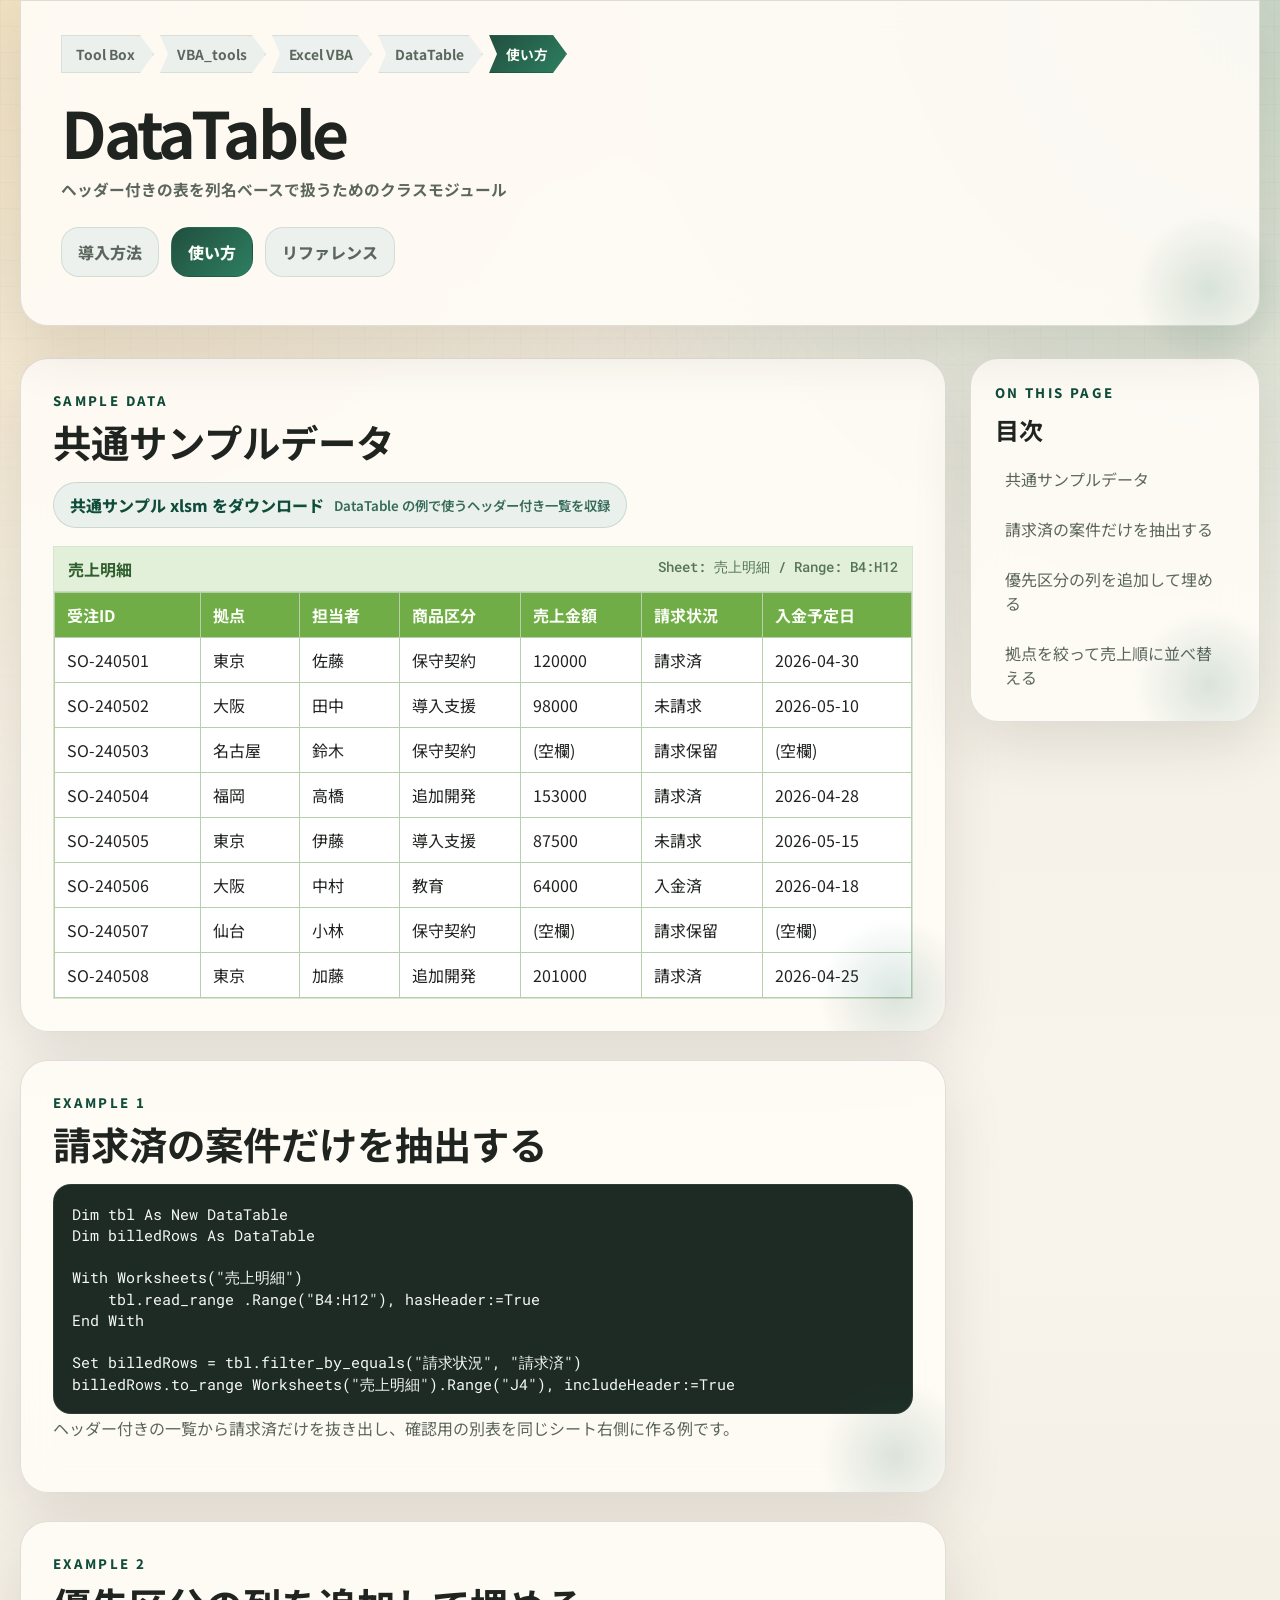
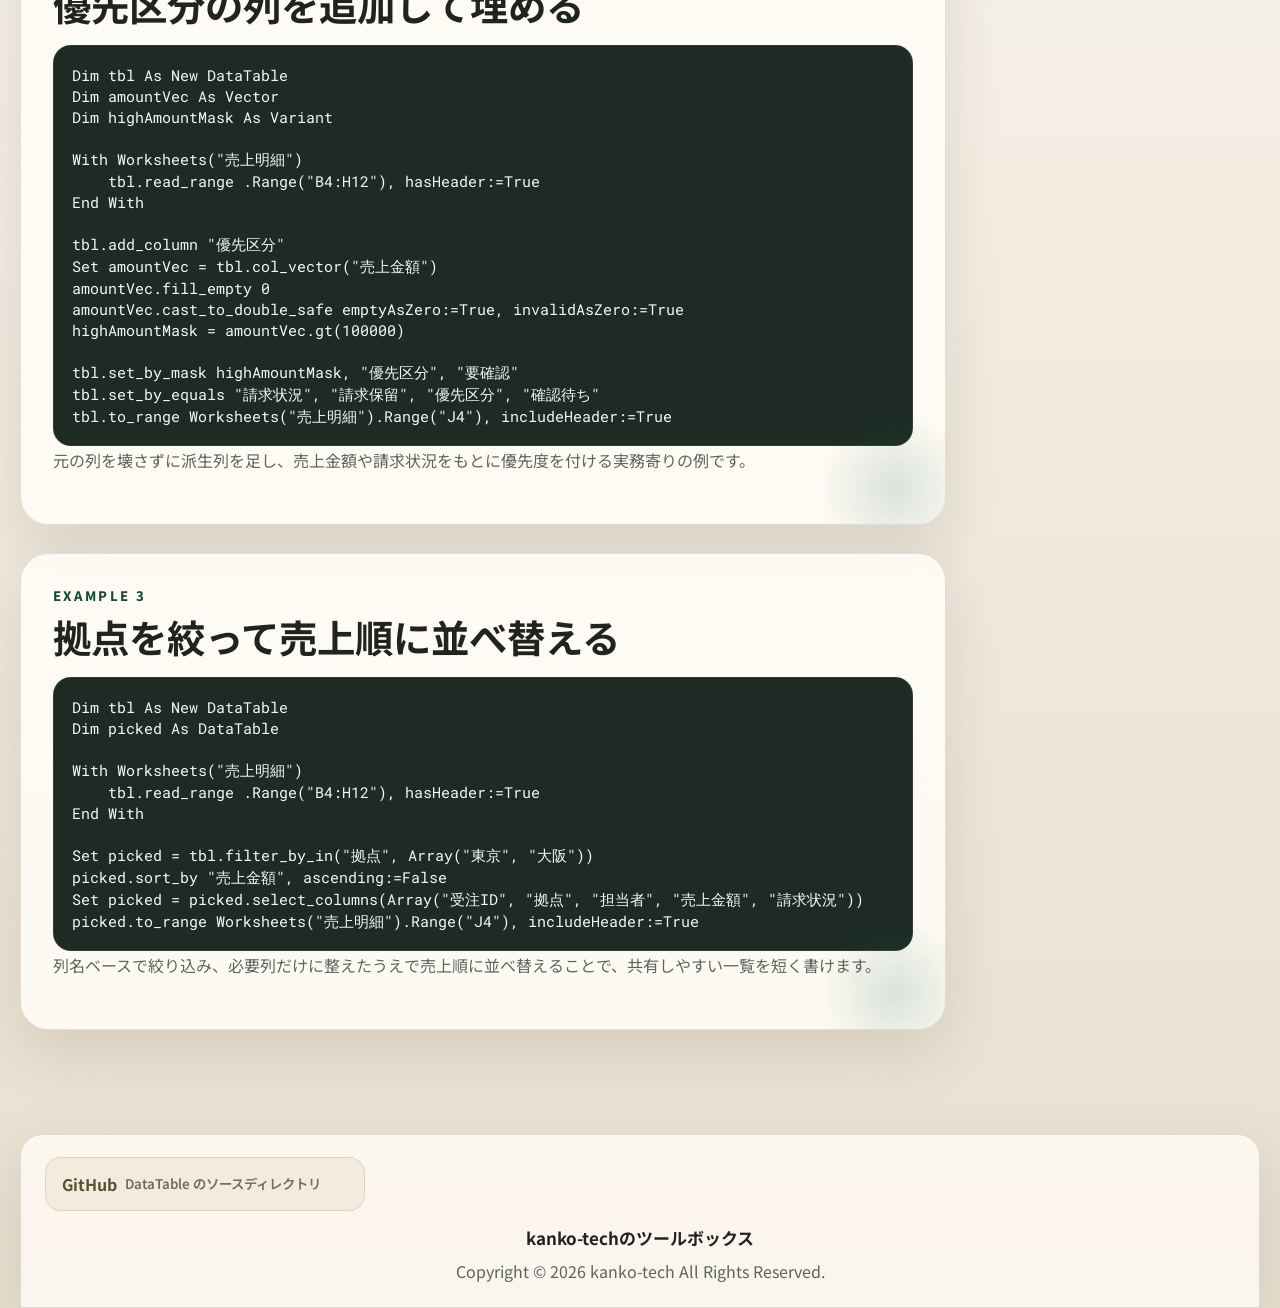
==== docs/datatable-examples.html @ f319775e "Refine docs structure and mobile navigation" ====
﻿<!DOCTYPE html>
<html lang="ja">
<head>
  <meta charset="utf-8">
  <meta name="viewport" content="width=device-width, initial-scale=1">
  <title>DataTable 使い方 | VBA_tools</title>
  <link rel="preconnect" href="https://fonts.googleapis.com">
  <link rel="preconnect" href="https://fonts.gstatic.com" crossorigin>
  <link href="https://fonts.googleapis.com/css2?family=Noto+Sans+JP:wght@400;500;700;800&family=Roboto+Mono:wght@400;500&display=swap" rel="stylesheet">
  <link rel="stylesheet" href="styles.css">
  <script src="page.js" defer></script>
</head>
<body>
  <div class="page-shell docs-layout">
    <header class="hero detail-hero">
      <div class="position-strip" aria-label="Page position">
        <span class="position-chip">Tool Box</span>
        <a class="position-chip" href="index.html">VBA_tools</a>
        <a class="position-chip" href="excelvba.html">Excel VBA</a>
        <a class="position-chip" href="datatable.html">DataTable</a>
        <span class="position-chip current">使い方</span>
      </div>
      <div class="hero-meta">
        <h1>DataTable</h1>
        <p class="hero-subline">ヘッダー付きの表を列名ベースで扱うためのクラスモジュール</p>
      </div>
      <nav class="global-nav" aria-label="DataTable child pages">
        <ul class="global-nav-list">
          <li class="global-nav-item">
            <a class="global-nav-link" href="datatable-setup.html">導入方法</a>
          </li>
          <li class="global-nav-item">
            <a class="global-nav-link current" href="datatable-examples.html">使い方</a>
          </li>
          <li class="global-nav-item">
            <a class="global-nav-link" href="datatable-reference.html">リファレンス</a>
          </li>
        </ul>
      </nav>

      <button class="toc-toggle" type="button" data-toc-toggle aria-expanded="false">目次を開く</button>
    </header>

    <div class="docs-columns">
      <main class="doc-main" id="doc-content">
        <section class="panel" id="sample-data">
          <div class="section-heading">
            <p class="eyebrow">Sample Data</p>
            <h2>共通サンプルデータ</h2>
          </div>
          <div class="download-inline">
            <a href="downloads/excelvba-sample-data.xlsm" download>共通サンプル xlsm をダウンロード<small>DataTable の例で使うヘッダー付き一覧を収録</small></a>
          </div>
          <div class="excel-preview">
            <div class="excel-preview-head">
              <strong>売上明細</strong>
              <span>Sheet: 売上明細 / Range: B4:H12</span>
            </div>
            <div class="table-wrap excel-table-wrap">
              <table class="sample-table excel-table">
                <thead>
                  <tr>
                    <th>受注ID</th>
                    <th>拠点</th>
                    <th>担当者</th>
                    <th>商品区分</th>
                    <th>売上金額</th>
                    <th>請求状況</th>
                    <th>入金予定日</th>
                  </tr>
                </thead>
                <tbody>
                  <tr><td>SO-240501</td><td>東京</td><td>佐藤</td><td>保守契約</td><td>120000</td><td>請求済</td><td>2026-04-30</td></tr>
                  <tr><td>SO-240502</td><td>大阪</td><td>田中</td><td>導入支援</td><td>98000</td><td>未請求</td><td>2026-05-10</td></tr>
                  <tr><td>SO-240503</td><td>名古屋</td><td>鈴木</td><td>保守契約</td><td>(空欄)</td><td>請求保留</td><td>(空欄)</td></tr>
                  <tr><td>SO-240504</td><td>福岡</td><td>高橋</td><td>追加開発</td><td>153000</td><td>請求済</td><td>2026-04-28</td></tr>
                  <tr><td>SO-240505</td><td>東京</td><td>伊藤</td><td>導入支援</td><td>87500</td><td>未請求</td><td>2026-05-15</td></tr>
                  <tr><td>SO-240506</td><td>大阪</td><td>中村</td><td>教育</td><td>64000</td><td>入金済</td><td>2026-04-18</td></tr>
                  <tr><td>SO-240507</td><td>仙台</td><td>小林</td><td>保守契約</td><td>(空欄)</td><td>請求保留</td><td>(空欄)</td></tr>
                  <tr><td>SO-240508</td><td>東京</td><td>加藤</td><td>追加開発</td><td>201000</td><td>請求済</td><td>2026-04-25</td></tr>
                </tbody>
              </table>
            </div>
          </div>
        </section>

        <section class="panel" id="example-filter">
          <div class="section-heading">
            <p class="eyebrow">Example 1</p>
            <h2>請求済の案件だけを抽出する</h2>
          </div>
          <pre class="code-block"><code>Dim tbl As New DataTable
Dim billedRows As DataTable

With Worksheets("売上明細")
    tbl.read_range .Range("B4:H12"), hasHeader:=True
End With

Set billedRows = tbl.filter_by_equals("請求状況", "請求済")
billedRows.to_range Worksheets("売上明細").Range("J4"), includeHeader:=True</code></pre>
          <p class="panel-lead">ヘッダー付きの一覧から請求済だけを抜き出し、確認用の別表を同じシート右側に作る例です。</p>
        </section>

        <section class="panel" id="example-add">
          <div class="section-heading">
            <p class="eyebrow">Example 2</p>
            <h2>優先区分の列を追加して埋める</h2>
          </div>
          <pre class="code-block"><code>Dim tbl As New DataTable
Dim amountVec As Vector
Dim highAmountMask As Variant

With Worksheets("売上明細")
    tbl.read_range .Range("B4:H12"), hasHeader:=True
End With

tbl.add_column "優先区分"
Set amountVec = tbl.col_vector("売上金額")
amountVec.fill_empty 0
amountVec.cast_to_double_safe emptyAsZero:=True, invalidAsZero:=True
highAmountMask = amountVec.gt(100000)

tbl.set_by_mask highAmountMask, "優先区分", "要確認"
tbl.set_by_equals "請求状況", "請求保留", "優先区分", "確認待ち"
tbl.to_range Worksheets("売上明細").Range("J4"), includeHeader:=True</code></pre>
          <p class="panel-lead">元の列を壊さずに派生列を足し、売上金額や請求状況をもとに優先度を付ける実務寄りの例です。</p>
        </section>

        <section class="panel" id="example-update">
          <div class="section-heading">
            <p class="eyebrow">Example 3</p>
            <h2>拠点を絞って売上順に並べ替える</h2>
          </div>
          <pre class="code-block"><code>Dim tbl As New DataTable
Dim picked As DataTable

With Worksheets("売上明細")
    tbl.read_range .Range("B4:H12"), hasHeader:=True
End With

Set picked = tbl.filter_by_in("拠点", Array("東京", "大阪"))
picked.sort_by "売上金額", ascending:=False
Set picked = picked.select_columns(Array("受注ID", "拠点", "担当者", "売上金額", "請求状況"))
picked.to_range Worksheets("売上明細").Range("J4"), includeHeader:=True</code></pre>
          <p class="panel-lead">列名ベースで絞り込み、必要列だけに整えたうえで売上順に並べ替えることで、共有しやすい一覧を短く書けます。</p>
        </section>
      </main>

      <aside class="doc-sidebar">
        <div class="sidebar-card">
          <p class="eyebrow">On This Page</p>
          <h2>目次</h2>
          <nav data-toc-source="#doc-content"></nav>
          <button class="mobile-toc-close" type="button" data-toc-close>閉じる</button>
        </div>
      </aside>
    </div>
  </div>
  <footer class="site-footer">
    <div class="footer-link-block">
      <div class="inline-link-list">
        <a href="https://github.com/kanko-tech/VBA_tools/tree/main/src/ExcelVBA/DataTable" target="_blank" rel="noreferrer">GitHub<small>DataTable のソースディレクトリ</small></a>
      </div>
    </div>
    <p class="footer-title"><strong>kanko-techのツールボックス</strong></p>
    <p>Copyright &copy; 2026 kanko-tech All Rights Reserved.</p>
  </footer>
</body>
</html>
---- docs/styles.css ----
:root {
  --bg: #f4efe4;
  --bg-deep: #e9dfcf;
  --paper: rgba(255, 252, 247, 0.9);
  --panel: rgba(255, 255, 255, 0.78);
  --ink: #202420;
  --muted: #5b665d;
  --line: rgba(40, 52, 42, 0.14);
  --accent: #1f6a52;
  --accent-soft: #d9eadf;
  --accent-strong: #0f4c3a;
  --accent-warm: #e8d3b4;
  --shadow: 0 22px 60px rgba(50, 44, 31, 0.12);
  --radius-xl: 28px;
  --radius-lg: 22px;
  --radius-md: 16px;
}

* {
  box-sizing: border-box;
}

html {
  scroll-behavior: smooth;
}

body {
  margin: 0;
  color: var(--ink);
  font-family: "Noto Sans JP", sans-serif;
  background:
    radial-gradient(circle at top left, rgba(234, 195, 123, 0.32), transparent 28%),
    radial-gradient(circle at top right, rgba(46, 124, 89, 0.22), transparent 24%),
    linear-gradient(180deg, var(--bg) 0%, #f8f4ec 42%, var(--bg-deep) 100%);
}

body::before {
  content: "";
  position: fixed;
  inset: 0;
  pointer-events: none;
  background-image:
    linear-gradient(rgba(31, 36, 31, 0.035) 1px, transparent 1px),
    linear-gradient(90deg, rgba(31, 36, 31, 0.035) 1px, transparent 1px);
  background-size: 26px 26px;
  mask-image: linear-gradient(180deg, rgba(0, 0, 0, 0.7), transparent 86%);
}

a {
  color: inherit;
}

code,
pre {
  font-family: "Roboto Mono", monospace;
}

code {
  padding: 0.15em 0.42em;
  border-radius: 8px;
  background: rgba(29, 54, 43, 0.08);
  font-size: 0.92em;
}

.page-shell {
  width: min(1240px, calc(100% - 32px));
  margin: 0 auto;
  padding: 0 0 72px;
}

.page-shell > .doc-main {
  margin-top: 28px;
}

.docs-layout {
  display: grid;
  gap: 32px;
}

.hero,
.panel,
.sidebar-card,
.module-card {
  background: var(--paper);
  border: 1px solid var(--line);
  box-shadow: var(--shadow);
}

.hero,
.panel,
.sidebar-card {
  position: relative;
  border-radius: var(--radius-xl);
  backdrop-filter: blur(18px);
}

.panel,
.sidebar-card {
  overflow: hidden;
}

.hero::after,
.panel::after,
.sidebar-card::after {
  content: "";
  position: absolute;
  inset: auto -30px -44px auto;
  width: 160px;
  height: 160px;
  background: radial-gradient(circle, rgba(31, 106, 82, 0.16), transparent 68%);
}

.hero {
  padding: 34px 40px 40px;
  overflow: visible;
  z-index: 5;
  border-radius: 0 0 var(--radius-xl) var(--radius-xl);
}

.position-strip {
  display: flex;
  flex-wrap: wrap;
  gap: 12px 6px;
  margin-bottom: 18px;
}

.position-chip {
  position: relative;
  display: inline-flex;
  align-items: center;
  min-height: 38px;
  padding: 8px 18px 8px 16px;
  border: 1px solid rgba(15, 76, 58, 0.12);
  background: rgba(255, 255, 255, 0.76);
  color: var(--muted);
  font-size: 0.86rem;
  font-weight: 700;
  text-decoration: none;
  overflow: hidden;
  filter:
    drop-shadow(0 1px 0 rgba(15, 76, 58, 0.14))
    drop-shadow(0 -1px 0 rgba(15, 76, 58, 0.14))
    drop-shadow(1px 0 0 rgba(15, 76, 58, 0.18));
  clip-path: polygon(0 0, calc(100% - 14px) 0, 100% 50%, calc(100% - 14px) 100%, 0 100%, 8px 50%);
}

.position-chip::after {
  content: "";
  position: absolute;
  top: 0;
  right: 0;
  width: 15px;
  height: 100%;
  border-top: 1px solid rgba(15, 76, 58, 0.12);
  border-right: 1px solid rgba(15, 76, 58, 0.12);
  border-bottom: 1px solid rgba(15, 76, 58, 0.12);
  clip-path: polygon(0 0, 100% 50%, 0 100%);
  pointer-events: none;
}

.position-chip:first-child {
  clip-path: polygon(0 0, calc(100% - 14px) 0, 100% 50%, calc(100% - 14px) 100%, 0 100%);
  padding-left: 14px;
}

.position-chip:first-child::after {
  width: 14px;
}

.position-chip.current {
  background: linear-gradient(135deg, #214f3f, #2d7f61);
  color: #fcfff8;
  filter:
    drop-shadow(0 1px 0 rgba(252, 255, 248, 0.16))
    drop-shadow(0 -1px 0 rgba(252, 255, 248, 0.16))
    drop-shadow(1px 0 0 rgba(252, 255, 248, 0.2));
}

.position-chip.current::after {
  border-top-color: rgba(252, 255, 248, 0.22);
  border-right-color: rgba(252, 255, 248, 0.22);
  border-bottom-color: rgba(252, 255, 248, 0.22);
}

.eyebrow {
  margin: 0;
  color: var(--accent-strong);
  font-size: 0.82rem;
  font-weight: 800;
  letter-spacing: 0.18em;
  text-transform: uppercase;
}

.hero-meta {
  display: grid;
  gap: 10px;
}

.hero h1 {
  margin: 10px 0 6px;
  font-size: clamp(2.5rem, 5vw, 4.8rem);
  line-height: 0.95;
  letter-spacing: -0.05em;
}

.hero-subline {
  margin: 0;
  color: var(--muted);
  font-size: 0.98rem;
  font-weight: 700;
}

.module-card p,
.toc-empty {
  color: var(--muted);
}

.grid,
.info-pills {
  display: grid;
  gap: 18px;
}

.global-nav {
  margin-top: 26px;
  position: relative;
  z-index: 20;
}

.global-nav-list {
  display: flex;
  flex-wrap: wrap;
  gap: 12px;
  margin: 0;
  padding: 0;
  list-style: none;
}

.global-nav-item {
  position: relative;
  padding-bottom: 8px;
}

.global-nav-link {
  text-decoration: none;
}

.global-nav-link {
  display: inline-flex;
  align-items: center;
  min-height: 48px;
  padding: 12px 16px;
  border-radius: 18px;
  border: 1px solid rgba(15, 76, 58, 0.12);
  background: rgba(233, 240, 236, 0.86);
  color: var(--muted);
  font-weight: 800;
}

.global-nav-link.current {
  background: linear-gradient(135deg, #214f3f, #2d7f61);
  color: #fcfff8;
}
.toc-toggle,
.mobile-toc-close,
.position-chip {
  text-decoration: none;
}

.toc-toggle,
.mobile-toc-close {
  display: inline-flex;
  justify-content: center;
  align-items: center;
  min-height: 52px;
  padding: 14px 18px;
  border-radius: 999px;
  border: 1px solid rgba(15, 76, 58, 0.15);
  font-weight: 700;
}

.panel {
  padding: 32px;
}

.section-heading {
  margin-bottom: 20px;
}

.section-heading h2 {
  margin: 10px 0 0;
  font-size: clamp(1.5rem, 3vw, 2.4rem);
  line-height: 1.1;
}

.grid.three {
  grid-template-columns: 1fr;
}

.module-card {
  position: relative;
  padding: 22px;
  border-radius: var(--radius-lg);
  background: var(--panel);
}

.module-card h3 {
  margin: 0 0 10px;
}

.toc-toggle {
  display: none;
  width: fit-content;
  margin-top: 20px;
  background: rgba(255, 255, 255, 0.82);
  color: var(--accent-strong);
}

.docs-columns {
  display: grid;
  grid-template-columns: minmax(0, 1fr) 290px;
  gap: 24px;
  align-items: start;
}

.doc-main {
  display: grid;
  gap: 28px;
}

.doc-sidebar {
  position: static;
}

.sidebar-card {
  padding: 24px;
}

.sidebar-card h2,
.sidebar-card h3 {
  margin: 0 0 12px;
}

.sidebar-card .eyebrow {
  margin-bottom: 10px;
}

.mobile-toc-close {
  display: none;
  margin-top: 16px;
  width: 100%;
  background: linear-gradient(135deg, #214f3f, #2d7f61);
  color: #fcfff8;
}

.scroll-top-button {
  position: fixed;
  right: 24px;
  bottom: 96px;
  display: inline-flex;
  align-items: center;
  justify-content: center;
  min-width: 60px;
  min-height: 60px;
  padding: 0 16px;
  border: 1px solid rgba(15, 76, 58, 0.18);
  border-radius: 999px;
  background: linear-gradient(135deg, rgba(33, 79, 63, 0.96), rgba(45, 127, 97, 0.94));
  color: #fcfff8;
  font-family: "Roboto Mono", monospace;
  font-size: 0.9rem;
  font-weight: 500;
  letter-spacing: 0.04em;
  box-shadow: 0 18px 36px rgba(26, 47, 39, 0.22);
  opacity: 0;
  transform: translateY(14px);
  pointer-events: none;
  transition: opacity 180ms ease, transform 180ms ease, background 180ms ease;
  z-index: 32;
  cursor: pointer;
}

.toc-fab-button {
  position: fixed;
  right: 24px;
  bottom: 24px;
  display: none;
  align-items: center;
  justify-content: center;
  min-width: 60px;
  min-height: 60px;
  padding: 0 16px;
  border: 1px solid rgba(15, 76, 58, 0.18);
  border-radius: 999px;
  background: linear-gradient(135deg, rgba(33, 79, 63, 0.96), rgba(45, 127, 97, 0.94));
  color: #fcfff8;
  font-family: "Roboto Mono", monospace;
  font-size: 0.85rem;
  font-weight: 700;
  letter-spacing: 0.04em;
  box-shadow: 0 18px 36px rgba(26, 47, 39, 0.22);
  z-index: 32;
  cursor: pointer;
}

.scroll-top-button.is-visible {
  opacity: 1;
  transform: translateY(0);
  pointer-events: auto;
}

.toc-list {
  margin: 0;
  padding: 0;
  list-style: none;
}

.toc-item + .toc-item,
.toc-subitem + .toc-subitem,
.toc-item + .toc-subitem,
.toc-subitem + .toc-item {
  margin-top: 10px;
}

.toc-list a {
  display: block;
  padding: 8px 10px;
  border-radius: 12px;
  color: var(--muted);
  text-decoration: none;
  line-height: 1.5;
}

.toc-list a:hover {
  background: rgba(31, 106, 82, 0.08);
  color: var(--accent-strong);
}

.toc-subitem a {
  padding-left: 22px;
  font-size: 0.95rem;
}

.info-pills {
  grid-template-columns: 1fr;
}

.info-pill {
  padding: 14px 16px;
  border-radius: 16px;
  border: 1px solid var(--line);
  background: rgba(255, 255, 255, 0.72);
}

.info-pill strong {
  display: block;
  margin-bottom: 6px;
}

.table-wrap {
  overflow-x: auto;
  border-radius: 18px;
  border: 1px solid var(--line);
  background: rgba(255, 255, 255, 0.72);
}

table {
  width: 100%;
  min-width: 560px;
  border-collapse: collapse;
}

th,
td {
  padding: 12px 14px;
  border-bottom: 1px solid var(--line);
  text-align: left;
  vertical-align: top;
}

th {
  background: rgba(217, 234, 223, 0.72);
  color: var(--accent-strong);
}

tbody tr:last-child td {
  border-bottom: 0;
}

.code-block {
  overflow-x: auto;
  margin: 0;
  padding: 18px;
  border-radius: 18px;
  background: #1d2b24;
  color: #f5f8f4;
  border: 1px solid rgba(255, 255, 255, 0.08);
}

.code-block code {
  background: transparent;
  color: inherit;
  padding: 0;
}

.module-card code {
  white-space: normal;
  overflow-wrap: anywhere;
  word-break: break-word;
}

.note-grid {
  display: grid;
  gap: 18px;
  grid-template-columns: repeat(auto-fit, minmax(220px, 1fr));
}

.checklist {
  margin: 0;
  padding-left: 18px;
  line-height: 1.8;
}

.note-card {
  position: relative;
  padding: 22px;
  border-radius: var(--radius-lg);
  border: 1px solid var(--line);
  background: rgba(255, 255, 255, 0.78);
}

.note-card h3 {
  margin: 0 0 10px;
}

.note-card p,
.checklist li {
  color: var(--muted);
}

.note-card strong {
  color: var(--ink);
}

.metric-strip {
  display: grid;
  grid-template-columns: repeat(auto-fit, minmax(160px, 1fr));
  gap: 14px;
}

.metric-card {
  padding: 18px 20px;
  border-radius: 18px;
  background: rgba(255, 255, 255, 0.76);
  border: 1px solid rgba(15, 76, 58, 0.12);
}

.metric-card strong {
  display: block;
  margin-bottom: 6px;
  font-size: 1.2rem;
}

.metric-card span {
  color: var(--muted);
  font-size: 0.95rem;
}

.inline-link-list a {
  text-decoration: none;
}

.directory-stack {
  display: grid;
  gap: 10px;
}

.download-inline {
  margin-bottom: 18px;
}

.download-inline a {
  display: inline-flex;
  align-items: center;
  gap: 10px;
  min-height: 44px;
  padding: 10px 16px;
  border-radius: 999px;
  border: 1px solid rgba(15, 76, 58, 0.14);
  background: rgba(233, 240, 236, 0.92);
  color: var(--accent-strong);
  font-weight: 800;
  text-decoration: none;
}

.download-inline a small {
  display: inline;
  margin: 0;
  color: inherit;
  opacity: 0.82;
  font-weight: 600;
}

.category-stack {
  max-width: 420px;
}

.directory-stack a {
  display: block;
  padding: 12px 14px;
  border-radius: 14px;
  border: 1px solid rgba(15, 76, 58, 0.1);
  background: rgba(255, 255, 255, 0.74);
  color: var(--muted);
  font-weight: 700;
}

.directory-stack a.current {
  background: linear-gradient(135deg, #214f3f, #2d7f61);
  color: #fcfff8;
}

.directory-stack small,
.inline-link-list small {
  display: block;
  margin-top: 4px;
  color: inherit;
  opacity: 0.82;
  font-weight: 600;
}

.category-stack a {
  padding: 18px 20px;
  font-size: 1.06rem;
  border-color: rgba(92, 77, 43, 0.14);
  background: rgba(242, 234, 220, 0.88);
  color: #5f4e32;
}

.section-intro {
  margin: 0 0 18px;
  color: var(--muted);
  line-height: 1.9;
}

.inline-link-list {
  display: grid;
  gap: 10px;
}

.footer-link-block {
  margin-top: 28px;
}

.footer-link-block .inline-link-list {
  max-width: 420px;
}

.inline-link-list a {
  display: block;
  padding: 14px 16px;
  border-radius: 16px;
  border: 1px solid rgba(92, 77, 43, 0.14);
  background: rgba(242, 234, 220, 0.88);
  color: #5f4e32;
  font-weight: 700;
}

.sample-table th {
  background: #70ad47;
  color: #fcfff8;
}

.excel-preview {
  border: 1px solid rgba(100, 134, 85, 0.2);
  background: #f5fbf1;
}

.excel-preview + .excel-preview {
  margin-top: 18px;
}

.excel-preview-head {
  display: flex;
  flex-wrap: wrap;
  justify-content: space-between;
  gap: 8px 16px;
  padding: 10px 14px;
  border-bottom: 1px solid rgba(100, 134, 85, 0.2);
  background: #e2f0d9;
}

.excel-preview-head strong {
  color: #2f5f2f;
}

.excel-preview-head span {
  color: #557455;
  font-family: "Roboto Mono", monospace;
  font-size: 0.88rem;
  font-weight: 500;
}

.excel-table-wrap {
  border: 0;
  border-radius: 0;
  background: #ffffff;
}

.excel-table {
  min-width: 0;
}

.excel-table th,
.excel-table td {
  border: 1px solid #b7cfad;
  padding: 10px 12px;
}

.excel-table td {
  background: #ffffff;
  color: var(--ink);
}

.excel-table tbody tr:last-child td {
  border-bottom: 1px solid #b7cfad;
}

.status-line {
  display: flex;
  flex-wrap: wrap;
  gap: 10px;
  margin-top: 16px;
}

.status-pill {
  display: inline-flex;
  align-items: center;
  min-height: 34px;
  padding: 6px 12px;
  border-radius: 999px;
  background: rgba(33, 79, 63, 0.12);
  color: var(--accent-strong);
  font-size: 0.85rem;
  font-weight: 800;
}

.panel-lead {
  margin-top: 0;
  color: var(--muted);
  line-height: 1.85;
}

.number-grid {
  display: grid;
  grid-template-columns: repeat(auto-fit, minmax(220px, 1fr));
  gap: 18px;
}

.step-stack {
  display: grid;
  gap: 16px;
}

.step-item {
  padding: 22px;
  border-radius: 18px;
  border: 1px solid var(--line);
  background: rgba(255, 255, 255, 0.78);
}

.step-item-head {
  display: flex;
  align-items: center;
  gap: 14px;
  margin-bottom: 14px;
}

.step-number {
  display: inline-flex;
  justify-content: center;
  align-items: center;
  width: 36px;
  height: 36px;
  border-radius: 999px;
  background: rgba(15, 76, 58, 0.1);
  color: var(--accent-strong);
  font-weight: 800;
}

.step-item h3 {
  margin: 0;
}

.step-item p {
  margin: 0;
  color: var(--muted);
  line-height: 1.85;
}

.step-item .inline-link-list {
  margin-top: 14px;
}

.number-card {
  padding: 20px 22px;
  border-radius: 18px;
  border: 1px solid var(--line);
  background: rgba(255, 255, 255, 0.76);
}

.number-card strong {
  display: inline-flex;
  justify-content: center;
  align-items: center;
  width: 34px;
  height: 34px;
  margin-bottom: 10px;
  border-radius: 999px;
  background: rgba(15, 76, 58, 0.1);
  color: var(--accent-strong);
}

.number-card p {
  margin: 0;
  color: var(--muted);
}

.site-footer {
  width: min(1240px, calc(100% - 32px));
  margin: 32px auto 0;
  padding: 22px 24px;
  border-radius: var(--radius-lg) var(--radius-lg) 0 0;
  border: 1px solid var(--line);
  background: rgba(255, 252, 247, 0.78);
  box-shadow: var(--shadow);
}

.site-footer p {
  margin: 0;
  color: var(--muted);
  line-height: 1.7;
  text-align: center;
}

.site-footer p + p {
  margin-top: 8px;
}

.site-footer .footer-link-block {
  margin: 0 0 14px;
  text-align: left;
}

.site-footer .footer-link-block .inline-link-list {
  max-width: 320px;
}

.site-footer .footer-link-block .inline-link-list a {
  display: inline-flex;
  align-items: center;
  gap: 8px;
  white-space: nowrap;
}

.site-footer .footer-link-block .inline-link-list a small {
  display: inline;
  margin: 0;
}

.site-footer .footer-title {
  font-size: 1.06rem;
  line-height: 1.5;
}

.site-footer strong {
  color: var(--ink);
}

.toc-toggle:hover,
.mobile-toc-close:hover,
.position-chip:hover {
  transform: translateY(-1px);
}

@media (max-width: 900px) {
  .docs-columns {
    grid-template-columns: minmax(0, 1fr);
  }

  .toc-toggle {
    display: none;
  }

  .doc-sidebar {
    position: fixed;
    inset: 0 0 0 auto;
    width: min(88vw, 360px);
    z-index: 30;
    transform: translateX(100%);
    transition: transform 180ms ease;
    padding: 16px 12px 16px 0;
  }

  body.toc-open .doc-sidebar {
    transform: translateX(0);
  }

  body.toc-open::after {
    content: "";
    position: fixed;
    inset: 0;
    background: rgba(16, 22, 19, 0.42);
    z-index: 20;
  }

  .sidebar-card {
    height: calc(100vh - 32px);
    overflow-y: auto;
    padding-bottom: 28px;
  }

  .mobile-toc-close {
    display: inline-flex;
  }

  .toc-fab-button {
    display: inline-flex;
    right: 18px;
    bottom: 18px;
  }

  .scroll-top-button {
    right: 18px;
    bottom: 90px;
  }
}

@media (max-width: 720px) {
  .page-shell {
    width: min(1240px, calc(100% - 20px));
    padding-top: 0;
  }

  .site-footer {
    width: min(1240px, calc(100% - 20px));
  }

  .hero,
  .panel,
  .sidebar-card {
    padding: 24px;
    border-radius: 24px;
  }

  .hero {
    border-radius: 0 0 24px 24px;
  }

  .scroll-top-button {
    right: 14px;
    bottom: 78px;
    min-width: 54px;
    min-height: 54px;
    padding: 0 14px;
    font-size: 0.84rem;
  }

  .toc-fab-button {
    right: 14px;
    bottom: 14px;
    min-width: 54px;
    min-height: 54px;
    padding: 0 14px;
    font-size: 0.8rem;
  }

  .global-nav {
    display: block;
    margin-top: 18px;
  }

  .global-nav-list {
    display: flex;
    flex-wrap: wrap;
    gap: 10px;
  }

  .global-nav-item {
    padding-bottom: 0;
  }

  .global-nav-link {
    min-height: 40px;
    padding: 10px 14px;
    border-radius: 14px;
    font-size: 0.9rem;
  }

  .position-strip {
    display: flex;
    flex-wrap: wrap;
    gap: 8px;
  }

  .position-chip {
    min-height: 32px;
    padding: 6px 14px 6px 12px;
    font-size: 0.78rem;
  }

  .position-chip:first-child {
    padding-left: 12px;
  }

  .metric-strip,
  .number-grid,
  .note-grid {
    grid-template-columns: 1fr;
  }

  table {
    min-width: 520px;
  }
}
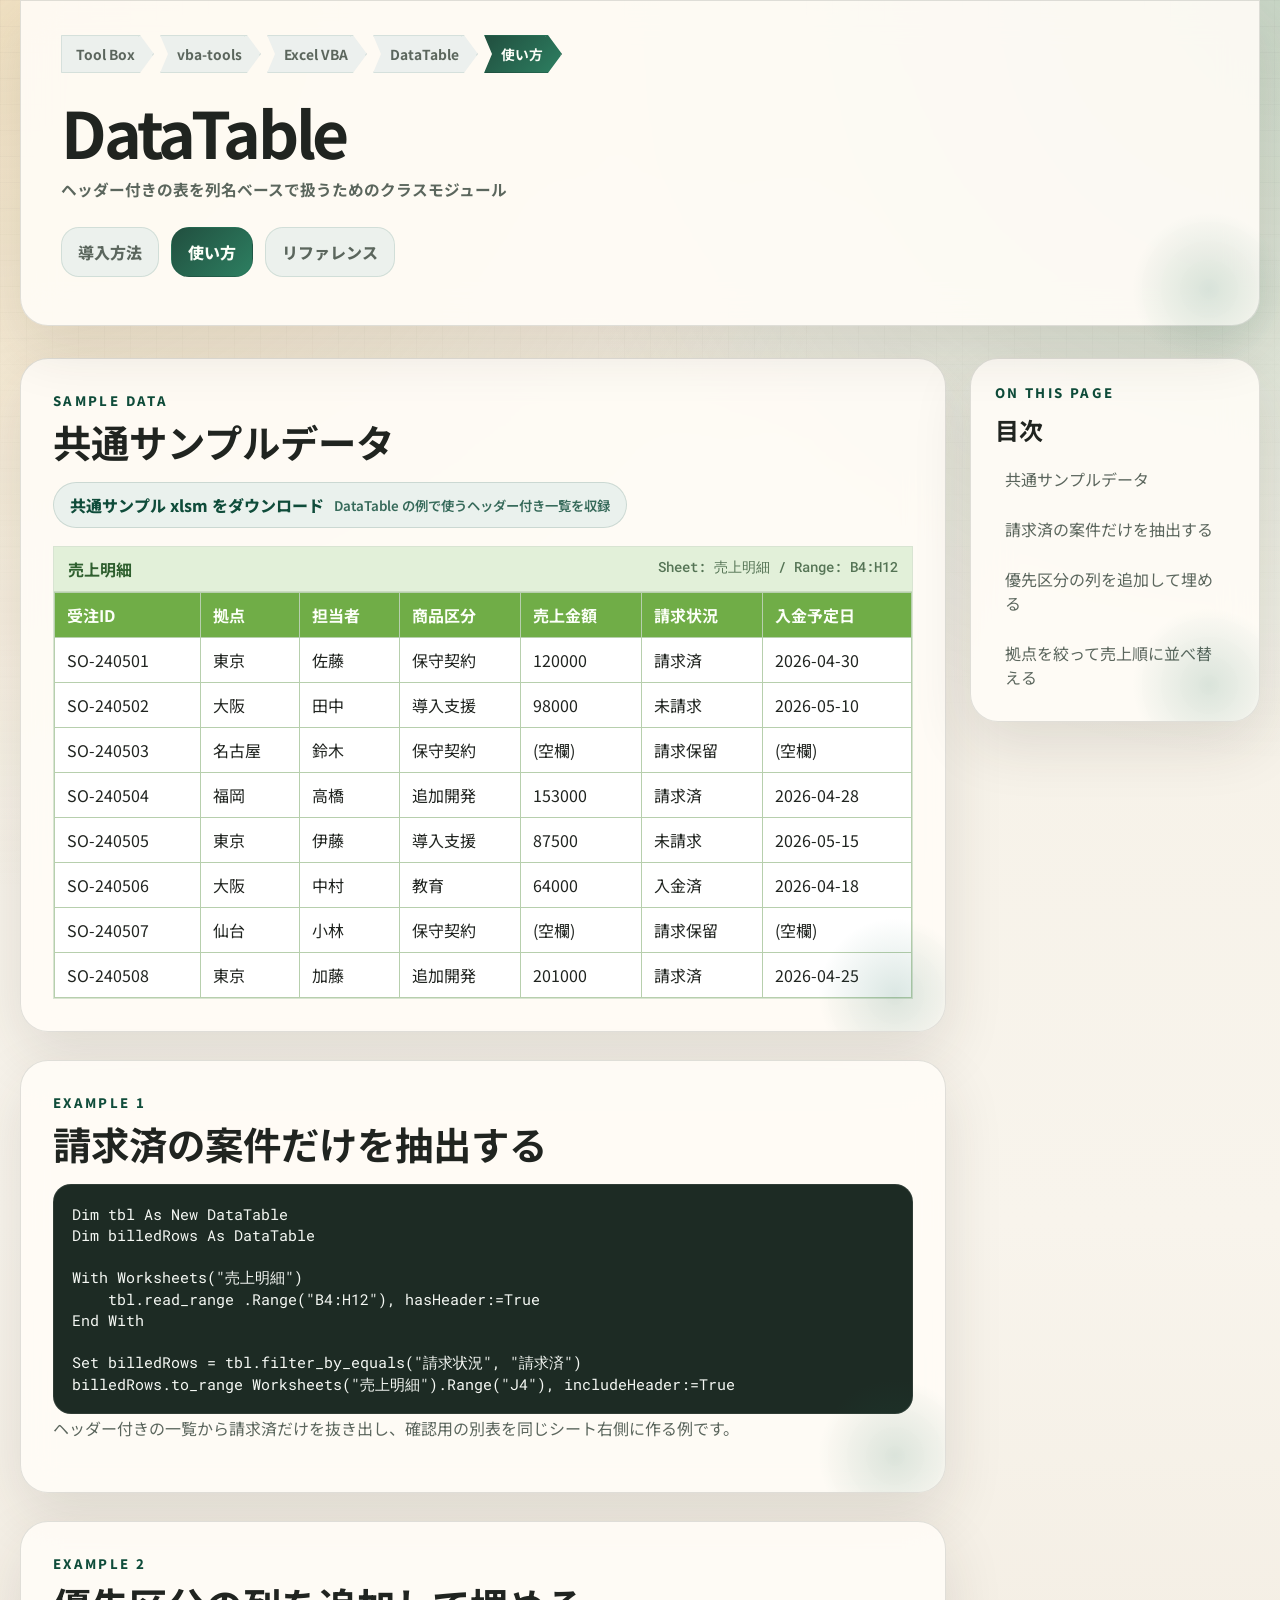
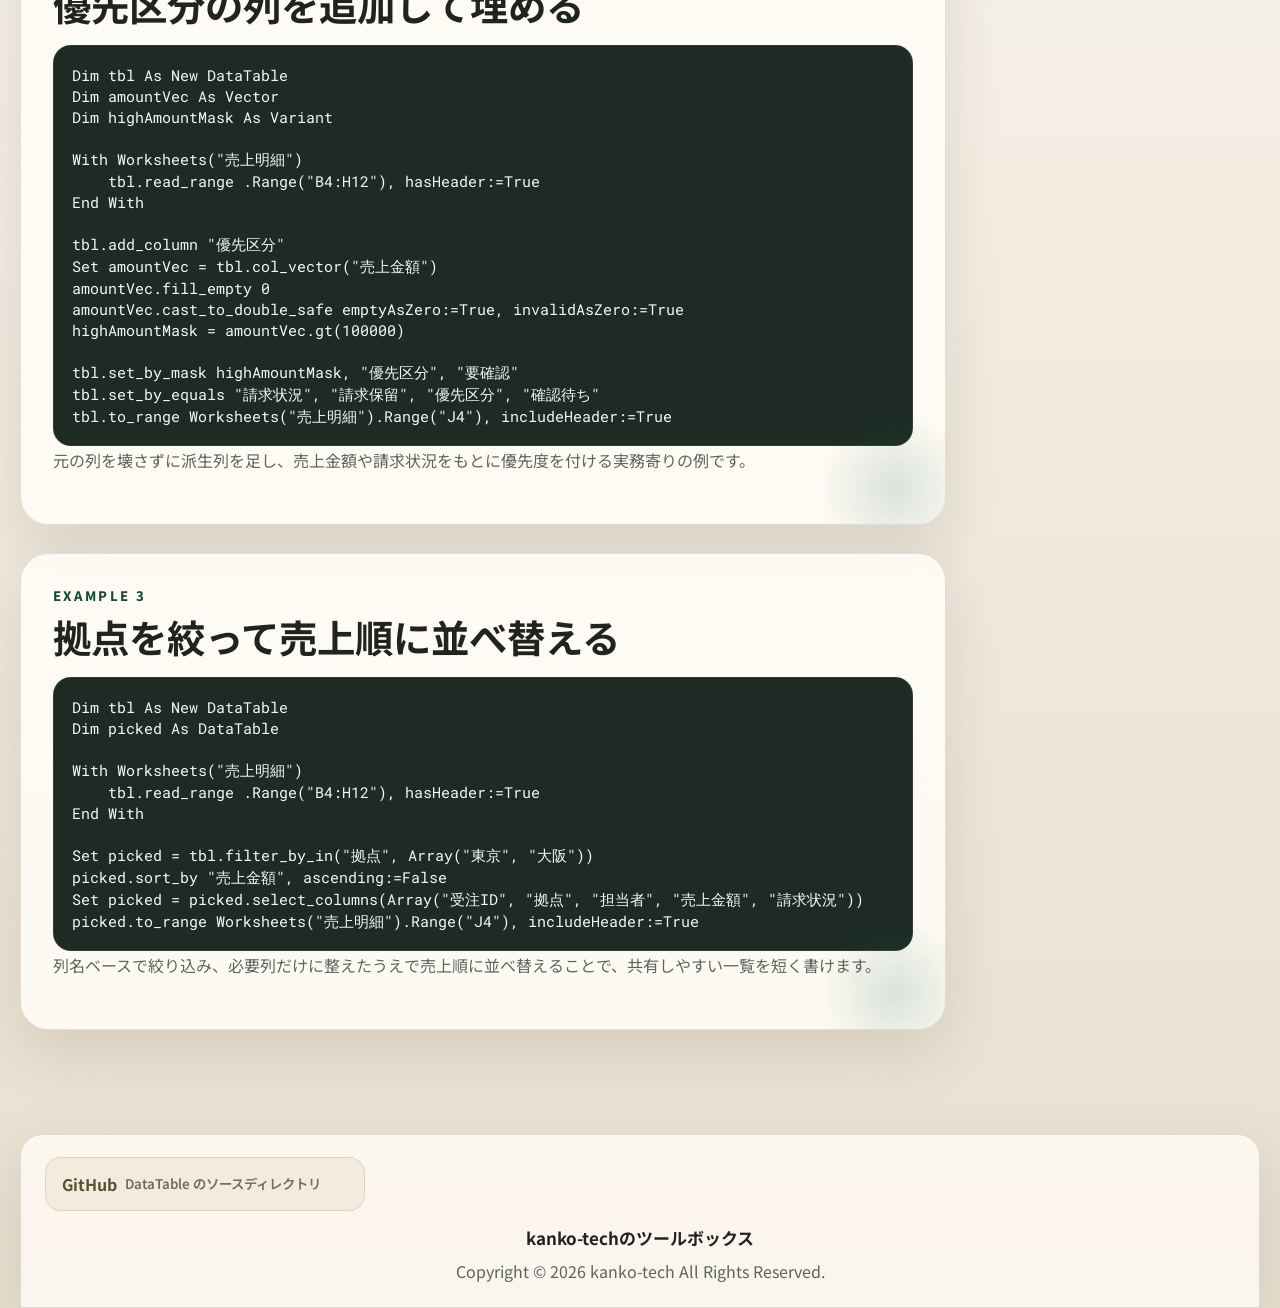
==== commit e810b2c1: "Rename repository references to vba-tools" ====
--- a/docs/datatable-examples.html
+++ b/docs/datatable-examples.html
@@ -3,7 +3,7 @@
 <head>
   <meta charset="utf-8">
   <meta name="viewport" content="width=device-width, initial-scale=1">
-  <title>DataTable 使い方 | VBA_tools</title>
+  <title>DataTable 使い方 | vba-tools</title>
   <link rel="preconnect" href="https://fonts.googleapis.com">
   <link rel="preconnect" href="https://fonts.gstatic.com" crossorigin>
   <link href="https://fonts.googleapis.com/css2?family=Noto+Sans+JP:wght@400;500;700;800&family=Roboto+Mono:wght@400;500&display=swap" rel="stylesheet">
@@ -15,7 +15,7 @@
     <header class="hero detail-hero">
       <div class="position-strip" aria-label="Page position">
         <span class="position-chip">Tool Box</span>
-        <a class="position-chip" href="index.html">VBA_tools</a>
+        <a class="position-chip" href="index.html">vba-tools</a>
         <a class="position-chip" href="excelvba.html">Excel VBA</a>
         <a class="position-chip" href="datatable.html">DataTable</a>
         <span class="position-chip current">使い方</span>
@@ -159,7 +159,7 @@
   <footer class="site-footer">
     <div class="footer-link-block">
       <div class="inline-link-list">
-        <a href="https://github.com/kanko-tech/VBA_tools/tree/main/src/ExcelVBA/DataTable" target="_blank" rel="noreferrer">GitHub<small>DataTable のソースディレクトリ</small></a>
+        <a href="https://github.com/kanko-tech/vba-tools/tree/main/src/ExcelVBA/DataTable" target="_blank" rel="noreferrer">GitHub<small>DataTable のソースディレクトリ</small></a>
       </div>
     </div>
     <p class="footer-title"><strong>kanko-techのツールボックス</strong></p>
--- a/docs/styles.css
+++ b/docs/styles.css
@@ -613,6 +613,7 @@
   background: rgba(255, 255, 255, 0.74);
   color: var(--muted);
   font-weight: 700;
+  text-decoration: none;
 }
 
 .directory-stack a.current {
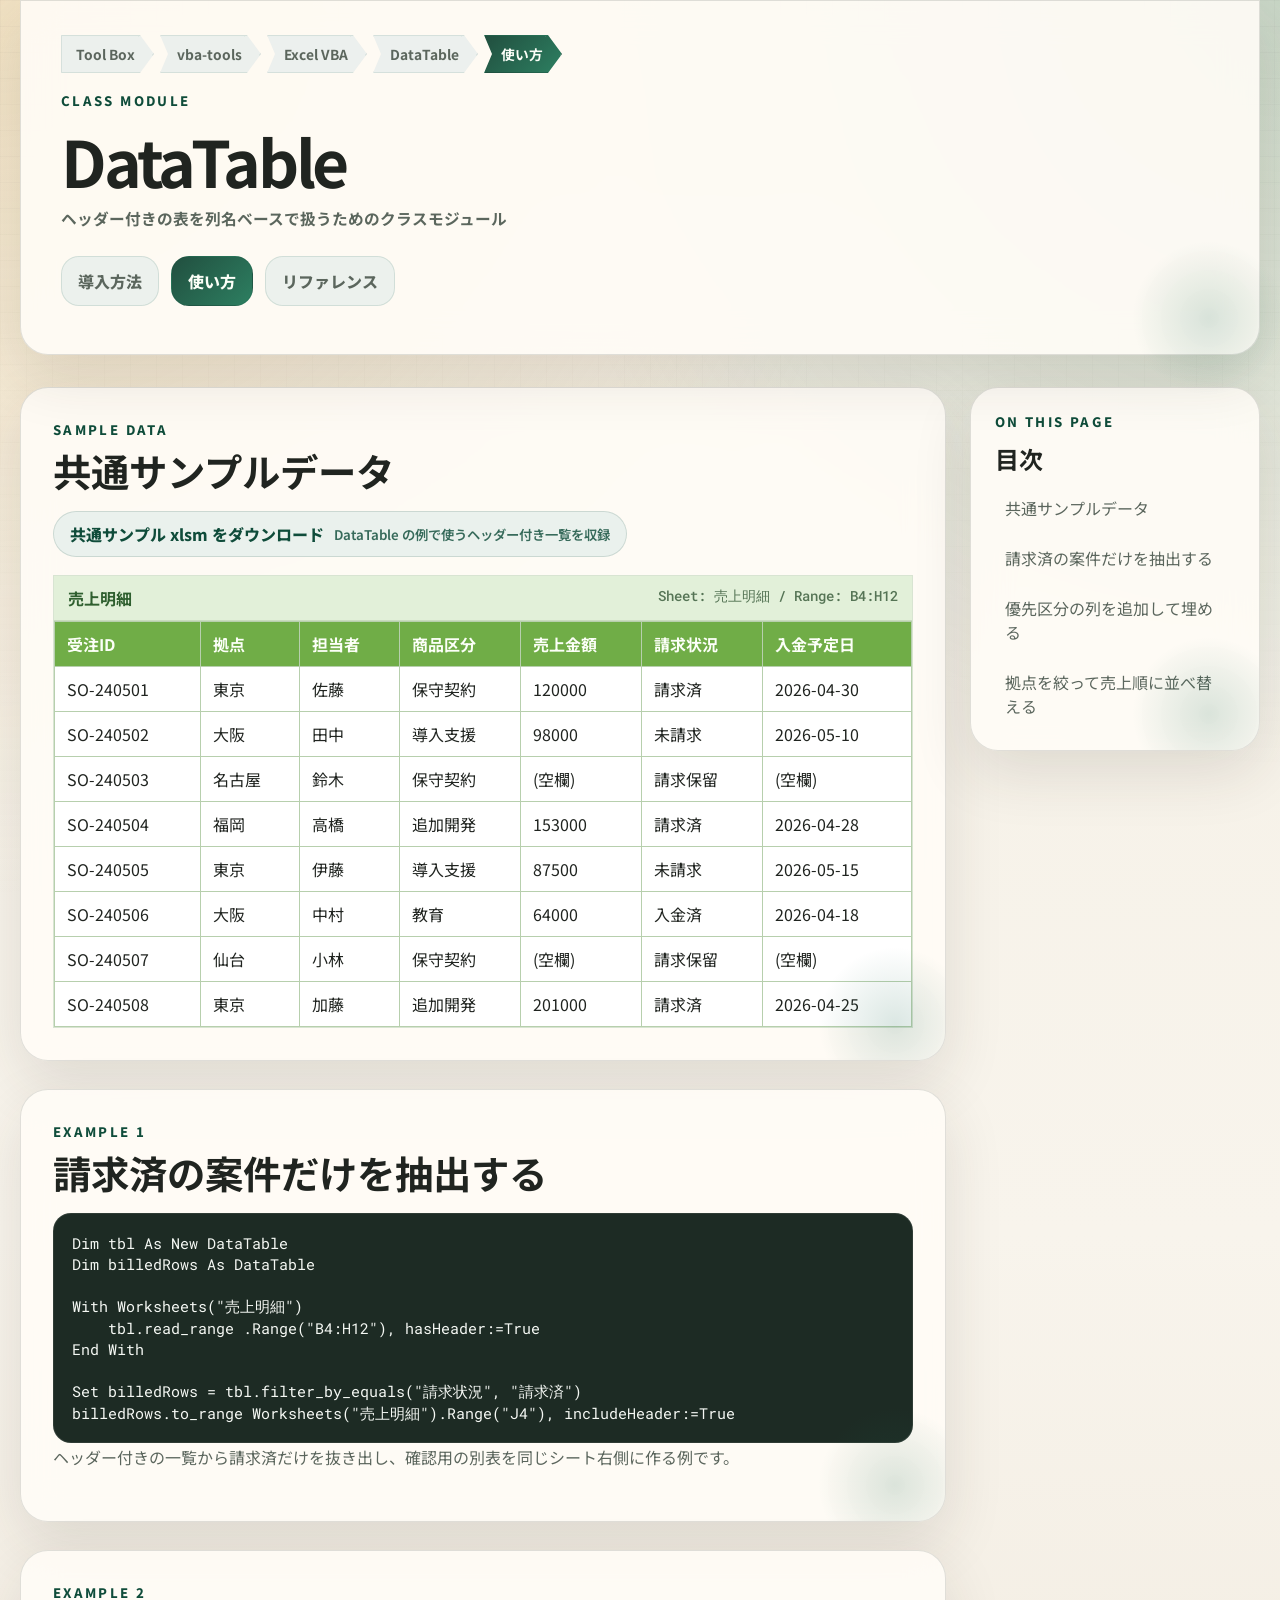
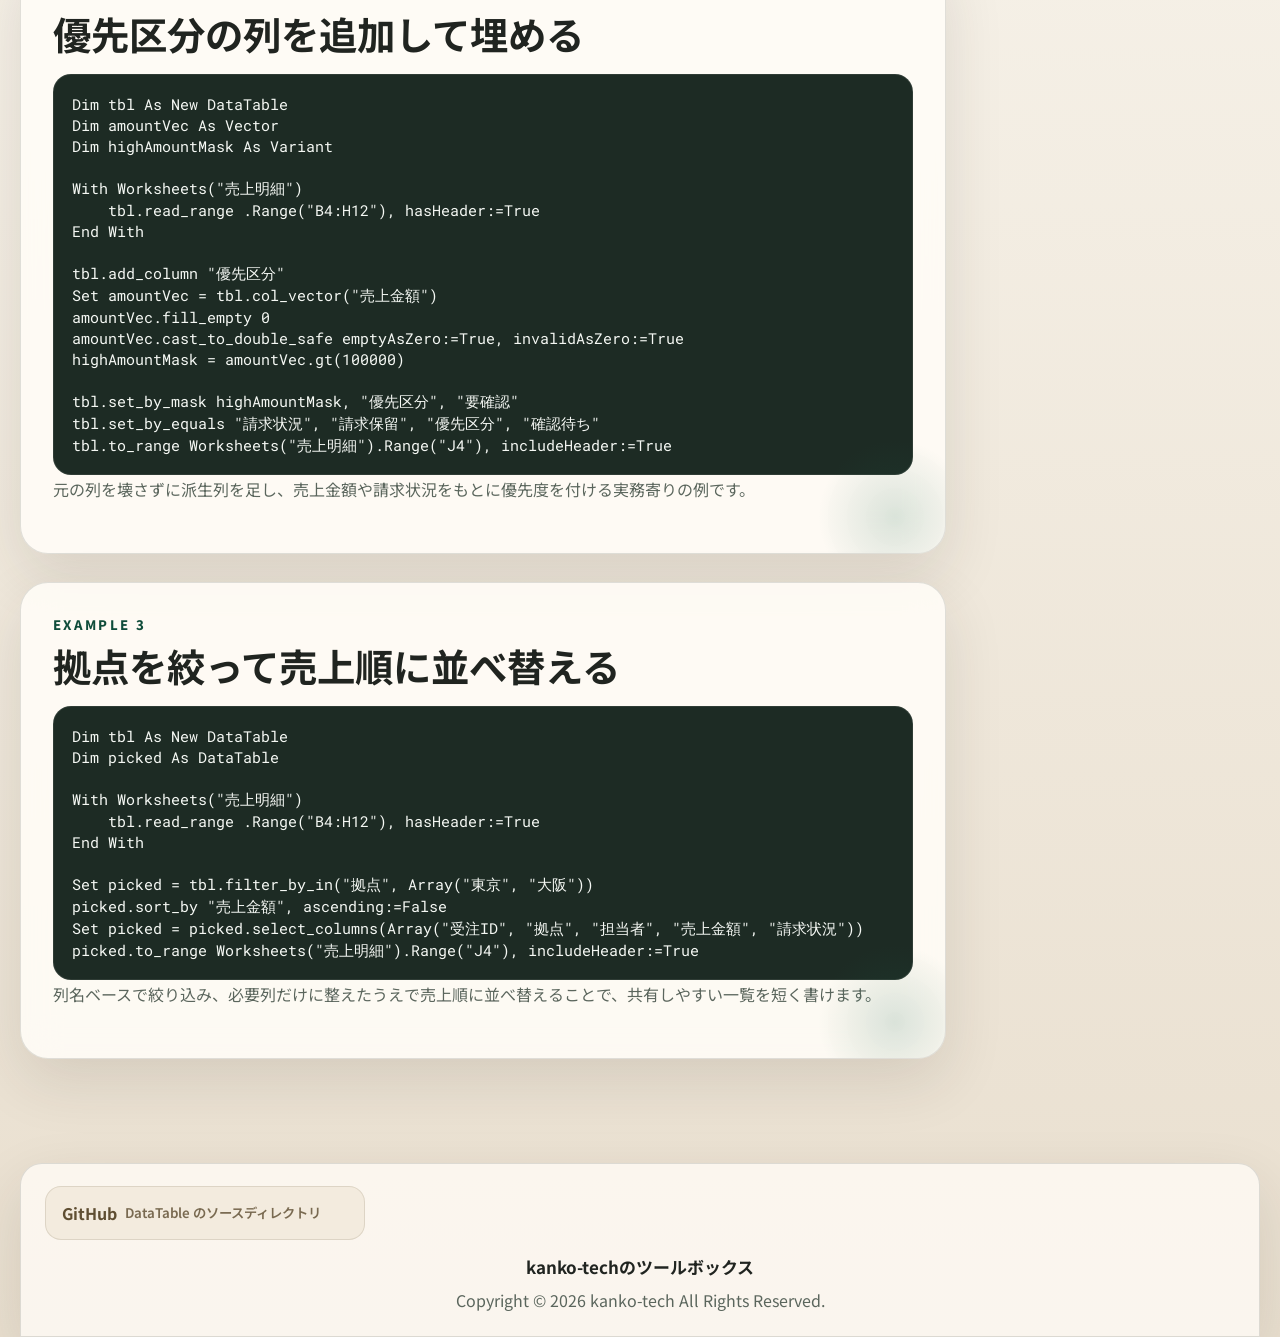
==== commit 50e246e8: "Restore page title labels" ====
--- a/docs/datatable-examples.html
+++ b/docs/datatable-examples.html
@@ -21,6 +21,7 @@
         <span class="position-chip current">使い方</span>
       </div>
       <div class="hero-meta">
+        <p class="eyebrow">CLASS MODULE</p>
         <h1>DataTable</h1>
         <p class="hero-subline">ヘッダー付きの表を列名ベースで扱うためのクラスモジュール</p>
       </div>
